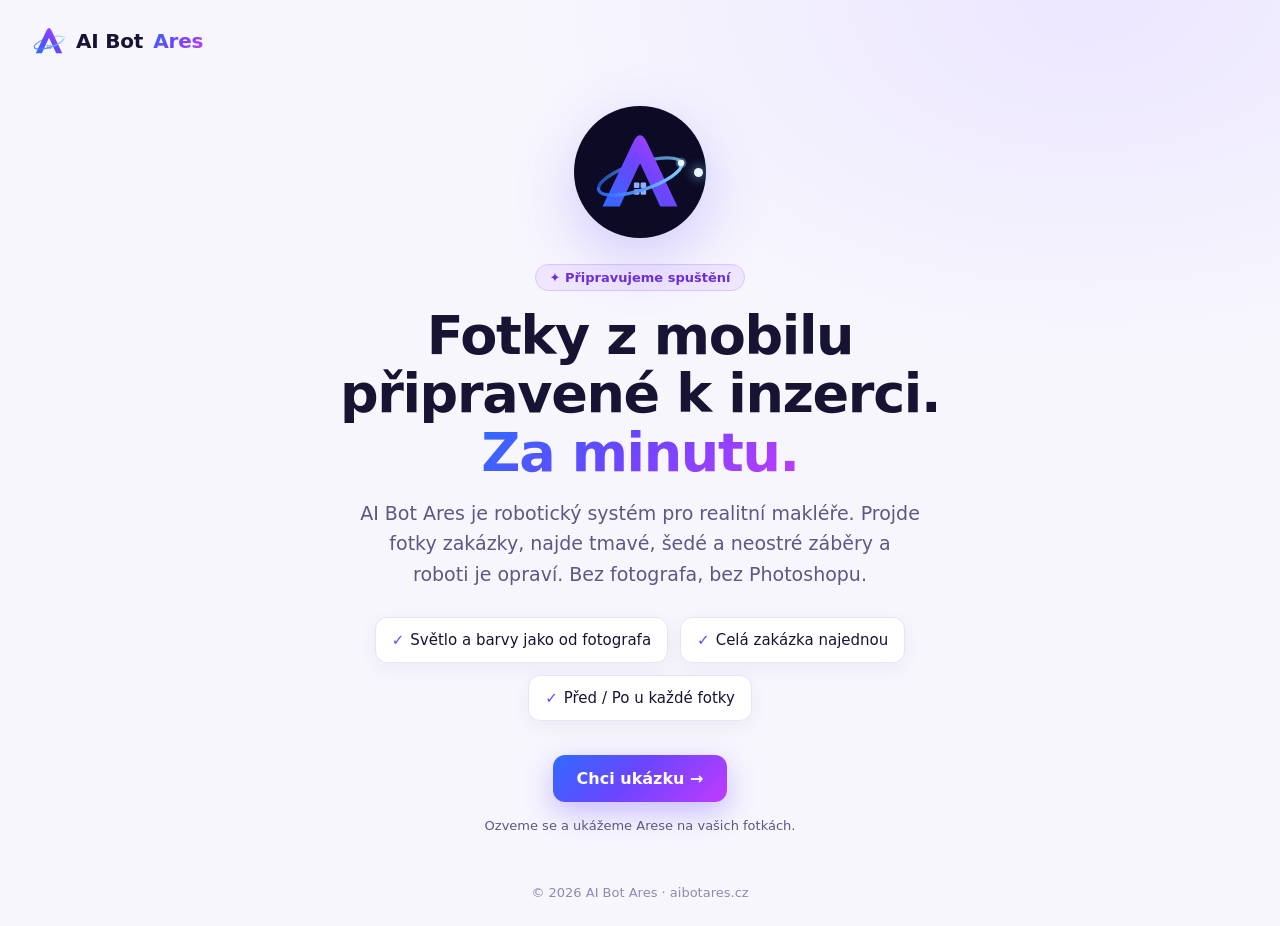
==== index.html @ f37000e5 "Coming soon page for aibotares.cz" ====
<!DOCTYPE html>
<html lang="cs">
<head>
<meta charset="utf-8">
<meta name="viewport" content="width=device-width,initial-scale=1">
<title>AI Bot Ares · připravujeme</title>
<meta name="description" content="AI Bot Ares: fotky z mobilu připravené k inzerci za minutu. Robotický systém pro realitní makléře. Připravujeme.">
<link rel="icon" href="logo.svg" type="image/svg+xml">
<style>
:root{--g:linear-gradient(135deg,#2f6bff 0%,#6a46ff 45%,#c13bff 100%);--ink:#171433;--mut:#5d5884}
*{box-sizing:border-box}
body{margin:0;min-height:100vh;font:16px/1.6 -apple-system,"SF Pro Text","Segoe UI",system-ui,sans-serif;color:var(--ink);
 background:radial-gradient(80% 70% at 85% 0%,#ece6ff 0%,#f7f6fd 55%),#f7f6fd;display:flex;flex-direction:column}
header{display:flex;align-items:center;gap:10px;padding:24px 32px;font:800 20px system-ui;letter-spacing:-.01em}
header em{font-style:normal;background:var(--g);-webkit-background-clip:text;background-clip:text;color:transparent}
main{flex:1;display:grid;place-items:center;padding:24px}
.card{max-width:720px;text-align:center}
.mark{position:relative;width:132px;height:132px;margin:0 auto 26px;border-radius:50%;background:#0c0a24;display:grid;place-items:center;box-shadow:0 20px 60px #6a46ff40}
.mark img{width:96px;height:96px}
.mark i{position:absolute;inset:0;animation:spin 6s linear infinite}
.mark i::after{content:"";position:absolute;left:50%;top:50%;width:9px;height:9px;margin:-4.5px;border-radius:50%;background:#e8f6ff;box-shadow:0 0 12px #7fd3ff;transform:translateX(58px)}
@keyframes spin{from{transform:rotate(-18deg) scaleY(.32) rotate(0)}to{transform:rotate(-18deg) scaleY(.32) rotate(360deg)}}
@media (prefers-reduced-motion:reduce){.mark i{animation:none}}
.tag{display:inline-block;background:#efe6ff;color:#6d2fd6;border:1px solid #d8c6ff;border-radius:999px;padding:5px 14px;font:600 13px system-ui;margin-bottom:16px}
h1{font:800 clamp(34px,6vw,54px)/1.08 system-ui;letter-spacing:-.025em;margin:0 0 16px}
h1 span{background:var(--g);-webkit-background-clip:text;background-clip:text;color:transparent}
p.lead{color:var(--mut);font-size:19px;margin:0 auto 28px;max-width:560px}
ul{list-style:none;padding:0;margin:0 auto 34px;display:flex;gap:12px;justify-content:center;flex-wrap:wrap}
li{background:#fff;border:1px solid #e7e4f6;border-radius:12px;padding:10px 16px;font-size:15px;box-shadow:0 6px 20px #2b1d7a0d}
li b{color:#6a46ff;margin-right:6px}
.cta{display:inline-flex;align-items:center;gap:8px;background:var(--g);color:#fff;text-decoration:none;font:700 16px system-ui;border-radius:12px;padding:14px 24px;box-shadow:0 10px 30px #6a46ff55}
.small{color:var(--mut);font-size:13px;margin-top:14px}
footer{text-align:center;color:#8f8ab3;font-size:13px;padding:22px}
</style>
</head>
<body>
<header><img src="logo.svg" width="34" height="34" alt="">AI Bot <em>Ares</em></header>
<main>
 <div class="card">
  <div class="mark" aria-hidden="true"><img src="logo.svg" alt=""><i></i></div>
  <span class="tag">✦ Připravujeme spuštění</span>
  <h1>Fotky z mobilu připravené k&nbsp;inzerci.<br><span>Za minutu.</span></h1>
  <p class="lead">AI Bot Ares je robotický systém pro realitní makléře. Projde fotky zakázky, najde tmavé, šedé a neostré záběry a roboti je opraví. Bez fotografa, bez Photoshopu.</p>
  <ul>
   <li><b>✓</b>Světlo a barvy jako od fotografa</li>
   <li><b>✓</b>Celá zakázka najednou</li>
   <li><b>✓</b>Před / Po u každé fotky</li>
  </ul>
  <a class="cta" href="mailto:patrikkos46@gmail.com?subject=AI%20Bot%20Ares%20%E2%80%93%20uk%C3%A1zka">Chci ukázku →</a>
  <div class="small">Ozveme se a ukážeme Arese na vašich fotkách.</div>
 </div>
</main>
<footer>© 2026 AI Bot Ares · aibotares.cz</footer>
</body>
</html>
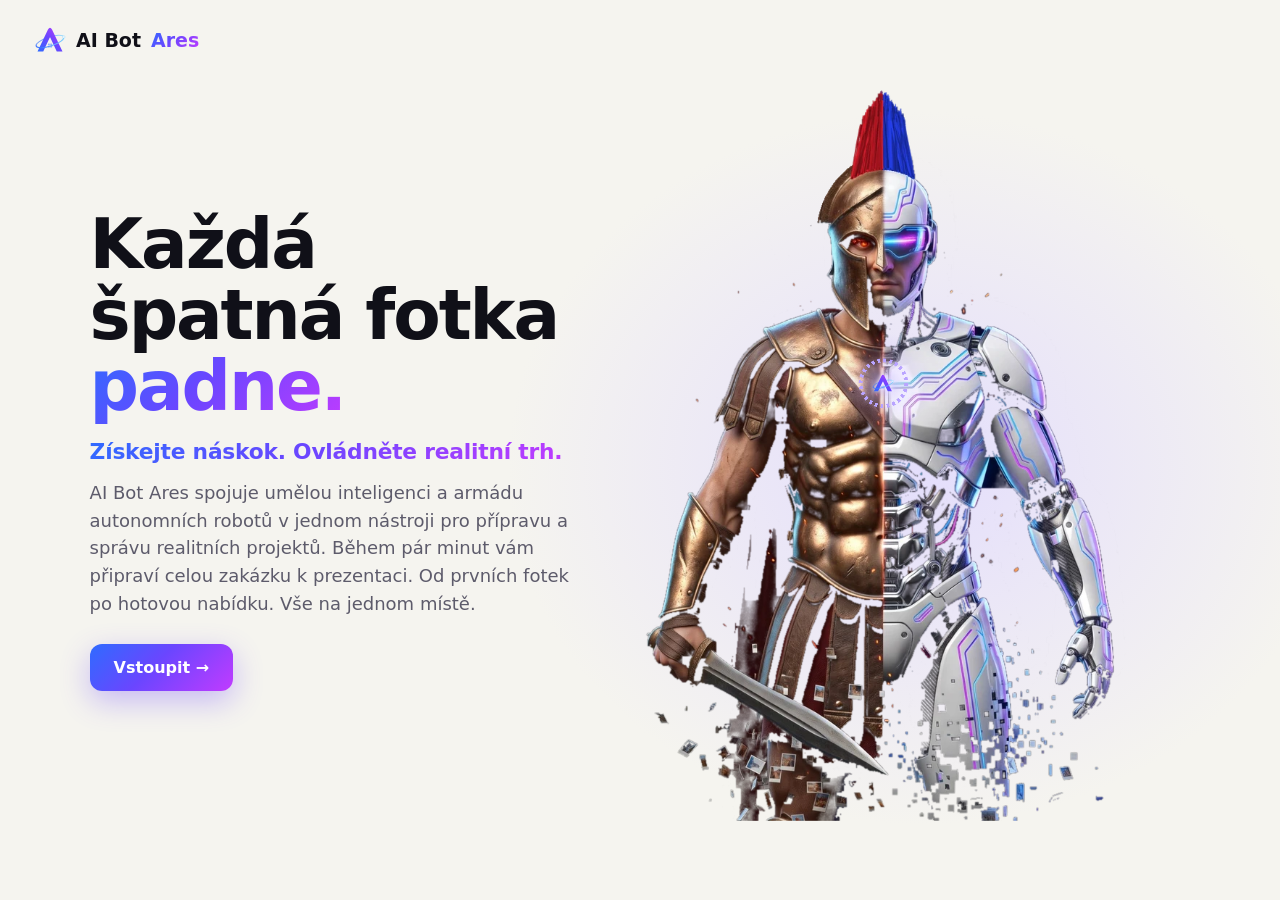
==== commit 76d742a1: "Nový web AI Bot Ares: úvod, druhá stránka, registrace e-mailem Co-Authored-By: Claude Opus 5.5 <nore" ====
--- a/index.html
+++ b/index.html
@@ -3,53 +3,100 @@
 <head>
 <meta charset="utf-8">
 <meta name="viewport" content="width=device-width,initial-scale=1">
-<title>AI Bot Ares · připravujeme</title>
-<meta name="description" content="AI Bot Ares: fotky z mobilu připravené k inzerci za minutu. Robotický systém pro realitní makléře. Připravujeme.">
+<title>AI Bot Ares – Bůh války proti špatným fotkám</title>
 <link rel="icon" href="logo.svg" type="image/svg+xml">
 <style>
-:root{--g:linear-gradient(135deg,#2f6bff 0%,#6a46ff 45%,#c13bff 100%);--ink:#171433;--mut:#5d5884}
+:root{--ink:#101018;--mut:#5d5b6b;--g:linear-gradient(135deg,#2f6bff 0%,#6a46ff 45%,#c13bff 100%)}
 *{box-sizing:border-box}
-body{margin:0;min-height:100vh;font:16px/1.6 -apple-system,"SF Pro Text","Segoe UI",system-ui,sans-serif;color:var(--ink);
- background:radial-gradient(80% 70% at 85% 0%,#ece6ff 0%,#f7f6fd 55%),#f7f6fd;display:flex;flex-direction:column}
-header{display:flex;align-items:center;gap:10px;padding:24px 32px;font:800 20px system-ui;letter-spacing:-.01em}
+html,body{margin:0;min-height:100%;background:#f5f4ef;color:var(--ink);font:16px/1.55 -apple-system,"SF Pro Text","Segoe UI",system-ui,sans-serif}
+header{position:absolute;z-index:3;top:0;left:0;display:flex;align-items:center;gap:10px;padding:24px 34px;font:800 19px system-ui}
+header img{width:32px;height:32px}
 header em{font-style:normal;background:var(--g);-webkit-background-clip:text;background-clip:text;color:transparent}
-main{flex:1;display:grid;place-items:center;padding:24px}
-.card{max-width:720px;text-align:center}
-.mark{position:relative;width:132px;height:132px;margin:0 auto 26px;border-radius:50%;background:#0c0a24;display:grid;place-items:center;box-shadow:0 20px 60px #6a46ff40}
-.mark img{width:96px;height:96px}
-.mark i{position:absolute;inset:0;animation:spin 6s linear infinite}
-.mark i::after{content:"";position:absolute;left:50%;top:50%;width:9px;height:9px;margin:-4.5px;border-radius:50%;background:#e8f6ff;box-shadow:0 0 12px #7fd3ff;transform:translateX(58px)}
-@keyframes spin{from{transform:rotate(-18deg) scaleY(.32) rotate(0)}to{transform:rotate(-18deg) scaleY(.32) rotate(360deg)}}
-@media (prefers-reduced-motion:reduce){.mark i{animation:none}}
-.tag{display:inline-block;background:#efe6ff;color:#6d2fd6;border:1px solid #d8c6ff;border-radius:999px;padding:5px 14px;font:600 13px system-ui;margin-bottom:16px}
-h1{font:800 clamp(34px,6vw,54px)/1.08 system-ui;letter-spacing:-.025em;margin:0 0 16px}
+.hero{position:relative;min-height:100vh;display:grid;grid-template-columns:minmax(320px,.9fr) 1.1fr;align-items:center;overflow:hidden;background:radial-gradient(45% 55% at 72% 52%,#e4defc 0%,#f5f4ef 72%)}
+.copy{position:relative;z-index:2;padding:0 0 0 clamp(24px,7vw,120px);max-width:640px}
+.tag{display:inline-block;border:1px solid #5236ff55;background:#ebe7ff;color:#4a2fe0;border-radius:999px;padding:5px 13px;font:600 12.5px system-ui;letter-spacing:.06em;margin-bottom:18px}
+h1{margin:0 0 16px;font:800 clamp(36px,5.4vw,70px)/1.03 system-ui;letter-spacing:-.03em}
 h1 span{background:var(--g);-webkit-background-clip:text;background-clip:text;color:transparent}
-p.lead{color:var(--mut);font-size:19px;margin:0 auto 28px;max-width:560px}
-ul{list-style:none;padding:0;margin:0 auto 34px;display:flex;gap:12px;justify-content:center;flex-wrap:wrap}
-li{background:#fff;border:1px solid #e7e4f6;border-radius:12px;padding:10px 16px;font-size:15px;box-shadow:0 6px 20px #2b1d7a0d}
-li b{color:#6a46ff;margin-right:6px}
-.cta{display:inline-flex;align-items:center;gap:8px;background:var(--g);color:#fff;text-decoration:none;font:700 16px system-ui;border-radius:12px;padding:14px 24px;box-shadow:0 10px 30px #6a46ff55}
-.small{color:var(--mut);font-size:13px;margin-top:14px}
-footer{text-align:center;color:#8f8ab3;font-size:13px;padding:22px}
+.copy p{margin:0 0 26px;color:var(--mut);font-size:18px}
+.cta{display:inline-flex;gap:8px;align-items:center;background:var(--g);color:#fff;text-decoration:none;font:700 16px system-ui;border-radius:12px;padding:14px 24px;box-shadow:0 10px 30px #6a46ff55}
+.cta:hover{transform:translateY(-1px)}
+small{display:block;margin-top:14px;color:#5d5b6b;font-size:13px}
+.scene{position:absolute;right:2vw;top:50%;transform:translateY(-50%);height:min(92vh,58vw);aspect-ratio:1;z-index:1}
+.scene>img{width:100%;height:100%;display:block}
+.bits{position:absolute;inset:0;pointer-events:none}
+.bit{position:absolute;left:var(--x);top:var(--y);width:var(--s);height:var(--s);opacity:0;border-radius:1px;background:var(--c);animation:build var(--t) cubic-bezier(.3,.6,.3,1) var(--d) infinite}
+.bit.ph{width:calc(var(--s)*1.35);border-radius:2px;border:1.5px solid #fff;background:var(--img) center/cover;box-shadow:0 3px 8px #10101826;will-change:transform,opacity}
+@keyframes build{
+ 0%{opacity:0;transform:translate(var(--dx),var(--dy)) rotate(var(--r0)) scale(.7)}
+ 18%{opacity:1}
+ 70%{opacity:1}
+ 100%{opacity:0;transform:translate(0,0) rotate(var(--r1)) scale(1)}}
+@media (prefers-reduced-motion:reduce){.bit{display:none}}
+@media (max-width:820px){
+ .hero{grid-template-columns:1fr;align-items:end;min-height:100svh}
+ .scene{right:0;left:0;margin:auto;top:70px;transform:none;height:auto;width:min(100%,52svh)}
+ .copy{padding:0 24px 32px;margin-top:62svh}
+ .copy p{font-size:16px}
+}
+.arena{position:relative;height:100vh;background:#05040d;overflow:hidden}
+.arena iframe{position:absolute;inset:0;width:100%;height:100%;border:0}
+.over{position:absolute;z-index:2;left:clamp(24px,7vw,120px);bottom:9vh;max-width:min(520px,80vw);pointer-events:none}
+.over .cta{pointer-events:auto}
+.over h2{margin:0 0 12px;font:800 clamp(28px,4vw,52px)/1.05 system-ui;letter-spacing:-.03em}
+.over h2 span{background:var(--g);-webkit-background-clip:text;background-clip:text;color:transparent}
+.over p{margin:0 0 22px;color:var(--mut);font-size:17px}
+button.cta{border:0;cursor:pointer}
+html{scroll-behavior:smooth}
+.copy p.kick{margin:0 0 12px;width:fit-content;background:var(--g);-webkit-background-clip:text;background-clip:text;color:transparent;font:700 clamp(19px,1.7vw,24px)/1.3 system-ui;letter-spacing:-.01em}
+
+/* arc-reactor style engine on Ares's chest with the logo as its core */
+.core{position:absolute;left:var(--cx);top:var(--cy);width:var(--cw);aspect-ratio:1;transform:translate(-50%,-50%);pointer-events:none;z-index:2;border-radius:50%}
+.core .rim{position:absolute;inset:0;border-radius:50%;background:radial-gradient(circle at 35% 30%,#ffffff 0%,#f6f7fb 45%,#dfe2ea 75%,#c7cbd6 100%);box-shadow:0 2px 6px #0004,inset 0 -2px 4px #0000001f,inset 0 2px 3px #fff}
+.core .coil{position:absolute;inset:6%;border-radius:50%;background:repeating-conic-gradient(#b9a4ff 0 7deg,#ffffff00 7deg 15deg);-webkit-mask:radial-gradient(circle,transparent 58%,#000 60%);mask:radial-gradient(circle,transparent 58%,#000 60%);animation:coilSpin 12s linear infinite;box-shadow:0 0 6px #b9a4ff88}
+.core .well{position:absolute;inset:25%;border-radius:50%;background:radial-gradient(circle,#ffffff 0%,#f3eeff 35%,#cdbfff 65%,#a58bff 100%);box-shadow:inset 0 0 4px #6a46ff55,0 0 8px #b9a4ffaa;animation:wellPulse 1.8s ease-in-out infinite}
+.core img{position:absolute;inset:30%;width:40%;height:40%;filter:drop-shadow(0 0 2px #fff) drop-shadow(0 0 4px #b9a4ffaa);animation:logoPulse 1.8s ease-in-out infinite}
+.core::before{content:"";position:absolute;inset:-45%;border-radius:50%;background:radial-gradient(circle,#c9b8ff77 0%,#a58bff22 38%,transparent 66%);animation:coreGlow 1.8s ease-in-out infinite;z-index:-1}
+.core::after{content:"";position:absolute;inset:0;border-radius:50%;border:1.5px solid #cbbcff;opacity:0;animation:coreRing 1.8s ease-out infinite}
+@keyframes coilSpin{to{transform:rotate(360deg)}}
+@keyframes wellPulse{0%,100%{filter:brightness(.97)}50%{filter:brightness(1.12)}}
+@keyframes logoPulse{0%,100%{transform:scale(1)}50%{transform:scale(1.08)}}
+@keyframes coreGlow{0%,100%{opacity:.5;transform:scale(.85)}50%{opacity:1;transform:scale(1.12)}}
+@keyframes coreRing{0%{opacity:.55;transform:scale(1)}100%{opacity:0;transform:scale(1.8)}}
+@media (prefers-reduced-motion:reduce){.core *,.core::before,.core::after{animation:none!important}}
 </style>
 </head>
 <body>
-<header><img src="logo.svg" width="34" height="34" alt="">AI Bot <em>Ares</em></header>
-<main>
- <div class="card">
-  <div class="mark" aria-hidden="true"><img src="logo.svg" alt=""><i></i></div>
-  <span class="tag">✦ Připravujeme spuštění</span>
-  <h1>Fotky z mobilu připravené k&nbsp;inzerci.<br><span>Za minutu.</span></h1>
-  <p class="lead">AI Bot Ares je robotický systém pro realitní makléře. Projde fotky zakázky, najde tmavé, šedé a neostré záběry a roboti je opraví. Bez fotografa, bez Photoshopu.</p>
-  <ul>
-   <li><b>✓</b>Světlo a barvy jako od fotografa</li>
-   <li><b>✓</b>Celá zakázka najednou</li>
-   <li><b>✓</b>Před / Po u každé fotky</li>
-  </ul>
-  <a class="cta" href="mailto:patrikkos46@gmail.com?subject=AI%20Bot%20Ares%20%E2%80%93%20uk%C3%A1zka">Chci ukázku →</a>
-  <div class="small">Ozveme se a ukážeme Arese na vašich fotkách.</div>
+<header><img src="logo.svg" alt="">AI Bot <em>Ares</em></header>
+<section class="hero">
+ <div class="scene"><img src="ares-light.webp" alt="Ares – půl antický válečník, půl AI kyborg"><div class="bits" id="bits" aria-hidden="true"></div><span class="core" style="--cx:50%;--cy:41%;--cw:7.7%" aria-hidden="true"><i class="coil"></i><img src="logo.svg" alt=""></span></div>
+ <div class="copy">
+  <h1>Každá špatná fotka <span>padne.</span></h1>
+  <p class="kick">Získejte náskok. Ovládněte realitní trh.</p>
+  <p>AI Bot Ares spojuje umělou inteligenci a armádu autonomních robotů v jednom nástroji pro přípravu a správu realitních projektů. Během pár minut vám připraví celou zakázku k prezentaci. Od prvních fotek po hotovou nabídku. Vše na jednom místě.</p>
+  <a class="cta" id="enter" href="vstup.html">Vstoupit →</a>
  </div>
-</main>
-<footer>© 2026 AI Bot Ares · aibotares.cz</footer>
+</section>
+
+<script>
+// About 200 photo tiles (plus pixels) fly in from all sides, spin and lock into Ares: he is being built from photos.
+(function(){
+ const box=document.getElementById('bits'); if(!box) return;
+ const small=matchMedia('(max-width:820px)').matches;
+ const rnd=(a,b)=>a+Math.random()*(b-a);
+ const PH=small?110:200, PX=small?30:60, N=18;
+ const pix=['#ffffff','#d9d3ff','#9d8cff','#6f8dff','#c48a52','#8a5a32'];
+ // where pieces land: inside the figure, denser in the lower half where the body dissolves
+ const spot=()=>{const y=rnd(62,99); return [rnd(16,84),y];};   // only from the feet up to the waist
+ const frag=document.createDocumentFragment();
+ const add=(cls,x,y,s,c,extra)=>{const e=document.createElement('i');e.className='bit '+cls;
+  const ang=rnd(.15,Math.PI-.15), dist=rnd(80,220);   // start below or beside, never above the waist
+  const st={'--x':x+'%','--y':y+'%','--s':s+'px','--c':c,'--t':rnd(3.2,6.5)+'s','--d':(-rnd(0,6.5))+'s',
+   '--dx':Math.cos(ang)*dist+'px','--dy':(Math.sin(ang)*dist*.8+rnd(20,60))+'px','--r0':rnd(-200,200)+'deg','--r1':rnd(-14,14)+'deg',...extra};
+  for(const k in st) e.style.setProperty(k,st[k]); frag.appendChild(e);};
+ for(let i=0;i<PH;i++){const [x,y]=spot(); add('ph',x,y,rnd(small?10:12,small?18:24),'',{'--img':`url(t/${i%N}.jpg)`});}
+ for(let i=0;i<PX;i++){const [x,y]=spot(); add('',x,y,rnd(3,8),pix[x>50?Math.floor(rnd(0,4)):Math.floor(rnd(3,6))],{});}
+ box.appendChild(frag);
+})();
+</script>
 </body>
 </html>
